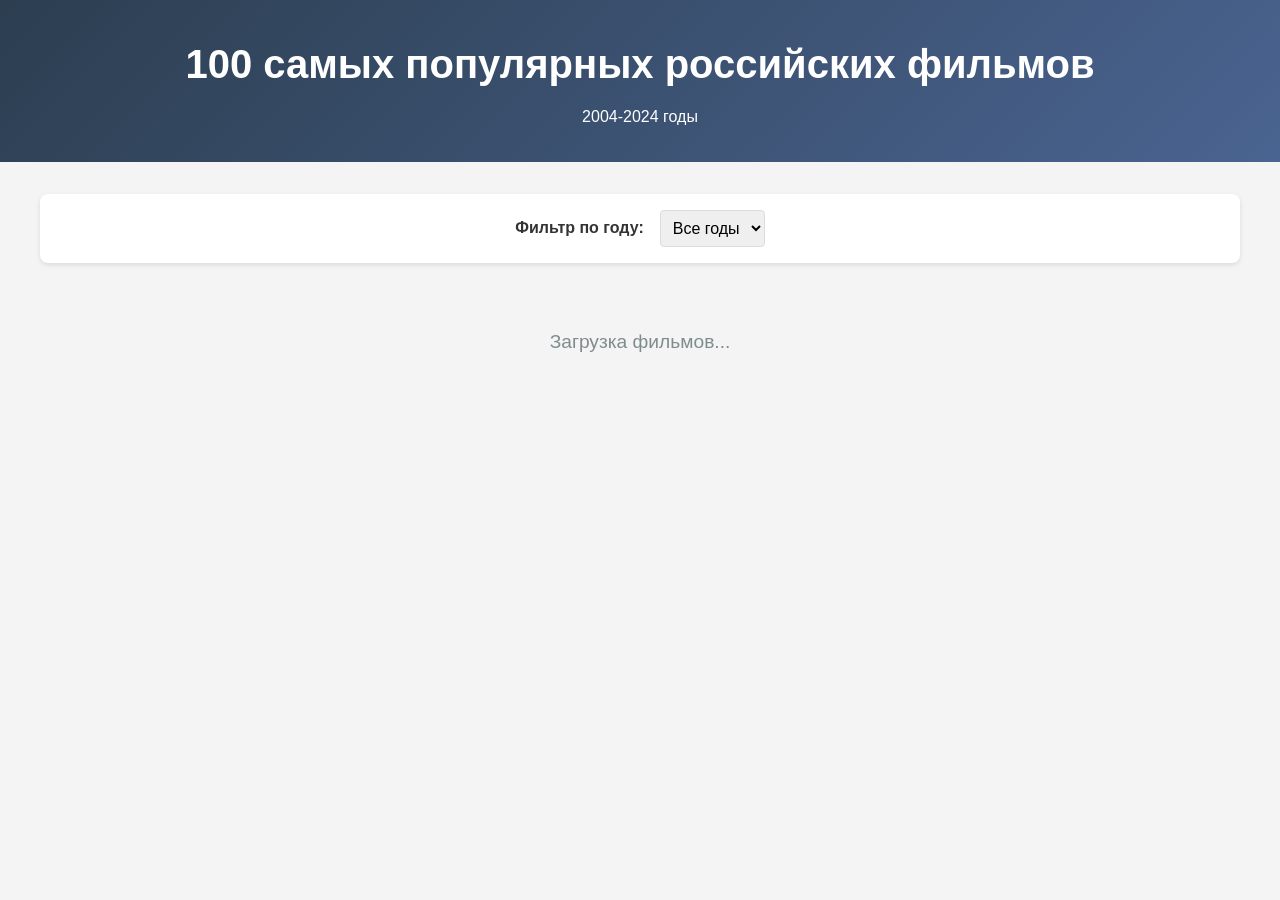
==== index.html @ e59142ed "**Title:** Реализация сайта с 100 популярными российскими фильмами (2004–2024) - **index.html**: Соз" ====
<!DOCTYPE html>
<html lang="ru">
<head>
    <meta charset="UTF-8">
    <meta name="viewport" content="width=device-width, initial-scale=1.0">
    <title>100 самых популярных российских фильмов (2004-2024)</title>
    <link rel="stylesheet" href="styles.css">
</head>
<body>
    <header>
        <h1>100 самых популярных российских фильмов</h1>
        <p>2004-2024 годы</p>
    </header>
    
    <main>
        <div class="filters">
            <label for="year-filter">Фильтр по году:</label>
            <select id="year-filter">
                <option value="all">Все годы</option>
                <!-- Years will be populated by JavaScript -->
            </select>
        </div>
        
        <div id="movies-container">
            <!-- Movies will be populated by JavaScript -->
            <div class="loading">Загрузка фильмов...</div>
        </div>
    </main>
    
    <script src="scripts.js"></script>
</body>
</html>
---- styles.css ----
* {
    margin: 0;
    padding: 0;
    box-sizing: border-box;
}

body {
    font-family: 'Arial', sans-serif;
    line-height: 1.6;
    color: #333;
    background-color: #f4f4f4;
}

header {
    background: linear-gradient(135deg, #2c3e50, #4a6491);
    color: white;
    text-align: center;
    padding: 2rem 0;
    margin-bottom: 2rem;
}

header h1 {
    font-size: 2.5rem;
    margin-bottom: 0.5rem;
}

.filters {
    display: flex;
    justify-content: center;
    align-items: center;
    gap: 1rem;
    padding: 1rem;
    background-color: white;
    margin: 0 auto 2rem;
    max-width: 1200px;
    border-radius: 8px;
    box-shadow: 0 2px 5px rgba(0,0,0,0.1);
}

.filters label {
    font-weight: bold;
}

#year-filter {
    padding: 0.5rem;
    border: 1px solid #ddd;
    border-radius: 4px;
    font-size: 1rem;
}

#movies-container {
    max-width: 1200px;
    margin: 0 auto;
    padding: 0 1rem;
}

.movie-grid {
    display: grid;
    grid-template-columns: repeat(auto-fill, minmax(220px, 1fr));
    gap: 2rem;
    padding: 1rem 0;
}

.movie-card {
    background: white;
    border-radius: 8px;
    overflow: hidden;
    box-shadow: 0 4px 8px rgba(0,0,0,0.1);
    transition: transform 0.3s ease, box-shadow 0.3s ease;
}

.movie-card:hover {
    transform: translateY(-5px);
    box-shadow: 0 8px 16px rgba(0,0,0,0.2);
}

.movie-poster {
    width: 100%;
    height: 300px;
    object-fit: cover;
    display: block;
}

.movie-info {
    padding: 1rem;
}

.movie-title {
    font-size: 1.1rem;
    font-weight: bold;
    margin-bottom: 0.5rem;
    color: #2c3e50;
}

.movie-year {
    color: #7f8c8d;
    font-size: 0.9rem;
    margin-bottom: 0.5rem;
}

.movie-rating {
    color: #e74c3c;
    font-weight: bold;
    font-size: 0.9rem;
}

.loading {
    text-align: center;
    padding: 2rem;
    font-size: 1.2rem;
    color: #7f8c8d;
}

.no-movies {
    text-align: center;
    padding: 2rem;
    color: #7f8c8d;
    font-style: italic;
}

@media (max-width: 768px) {
    header h1 {
        font-size: 2rem;
    }
    
    .movie-grid {
        grid-template-columns: repeat(auto-fill, minmax(160px, 1fr));
        gap: 1rem;
    }
    
    .filters {
        flex-direction: column;
    }
}
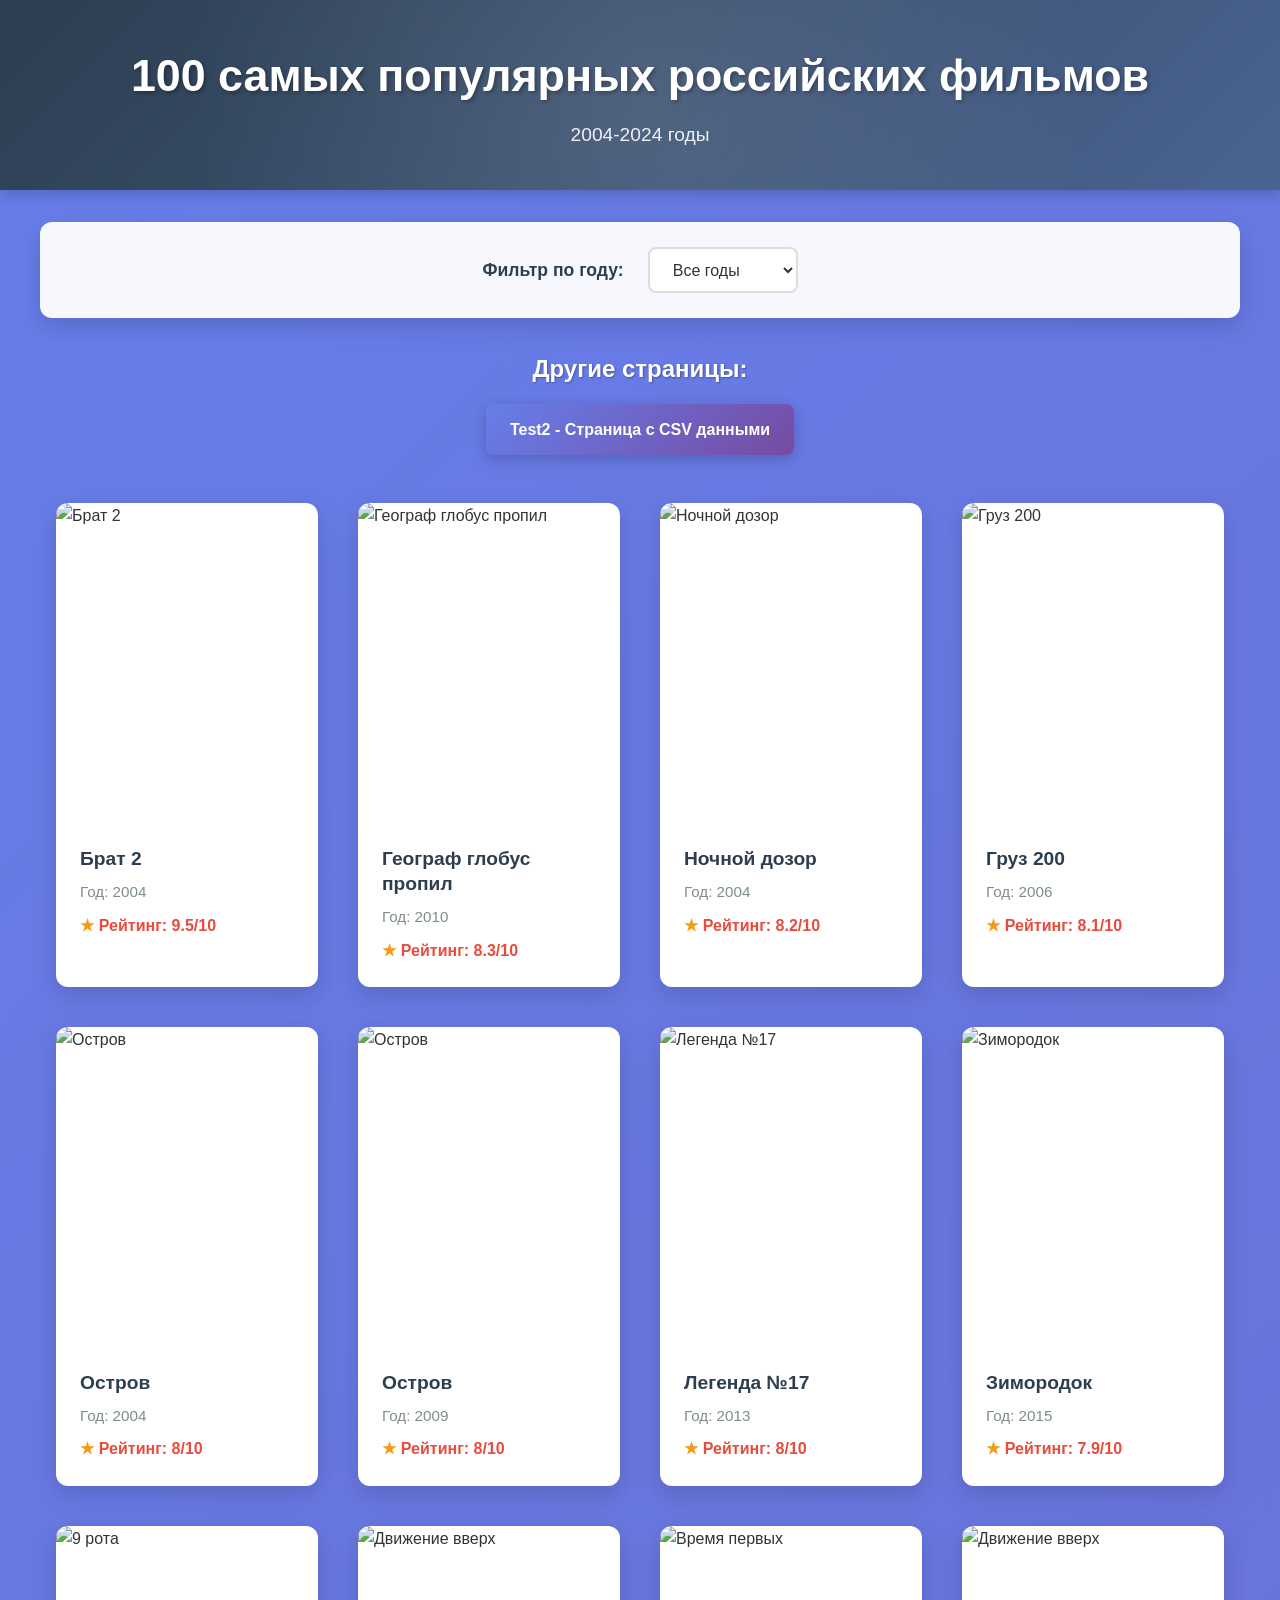
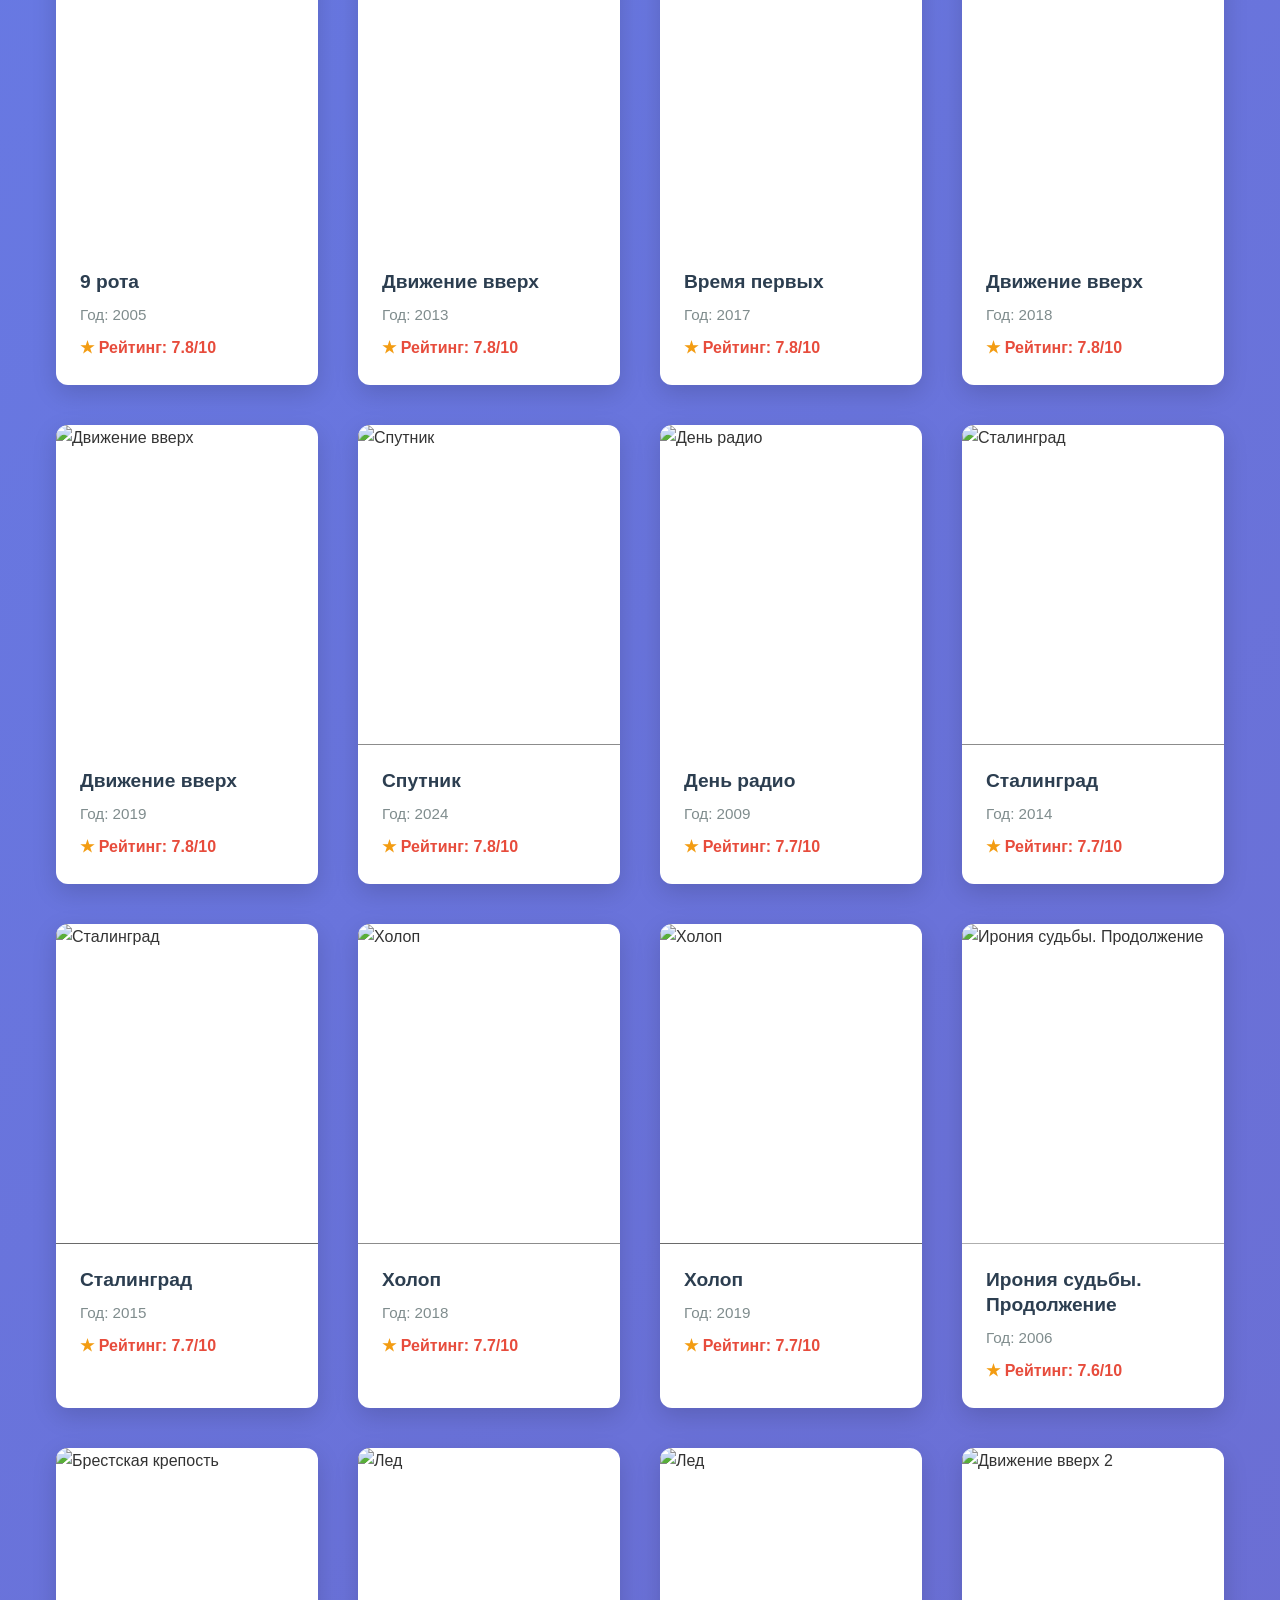
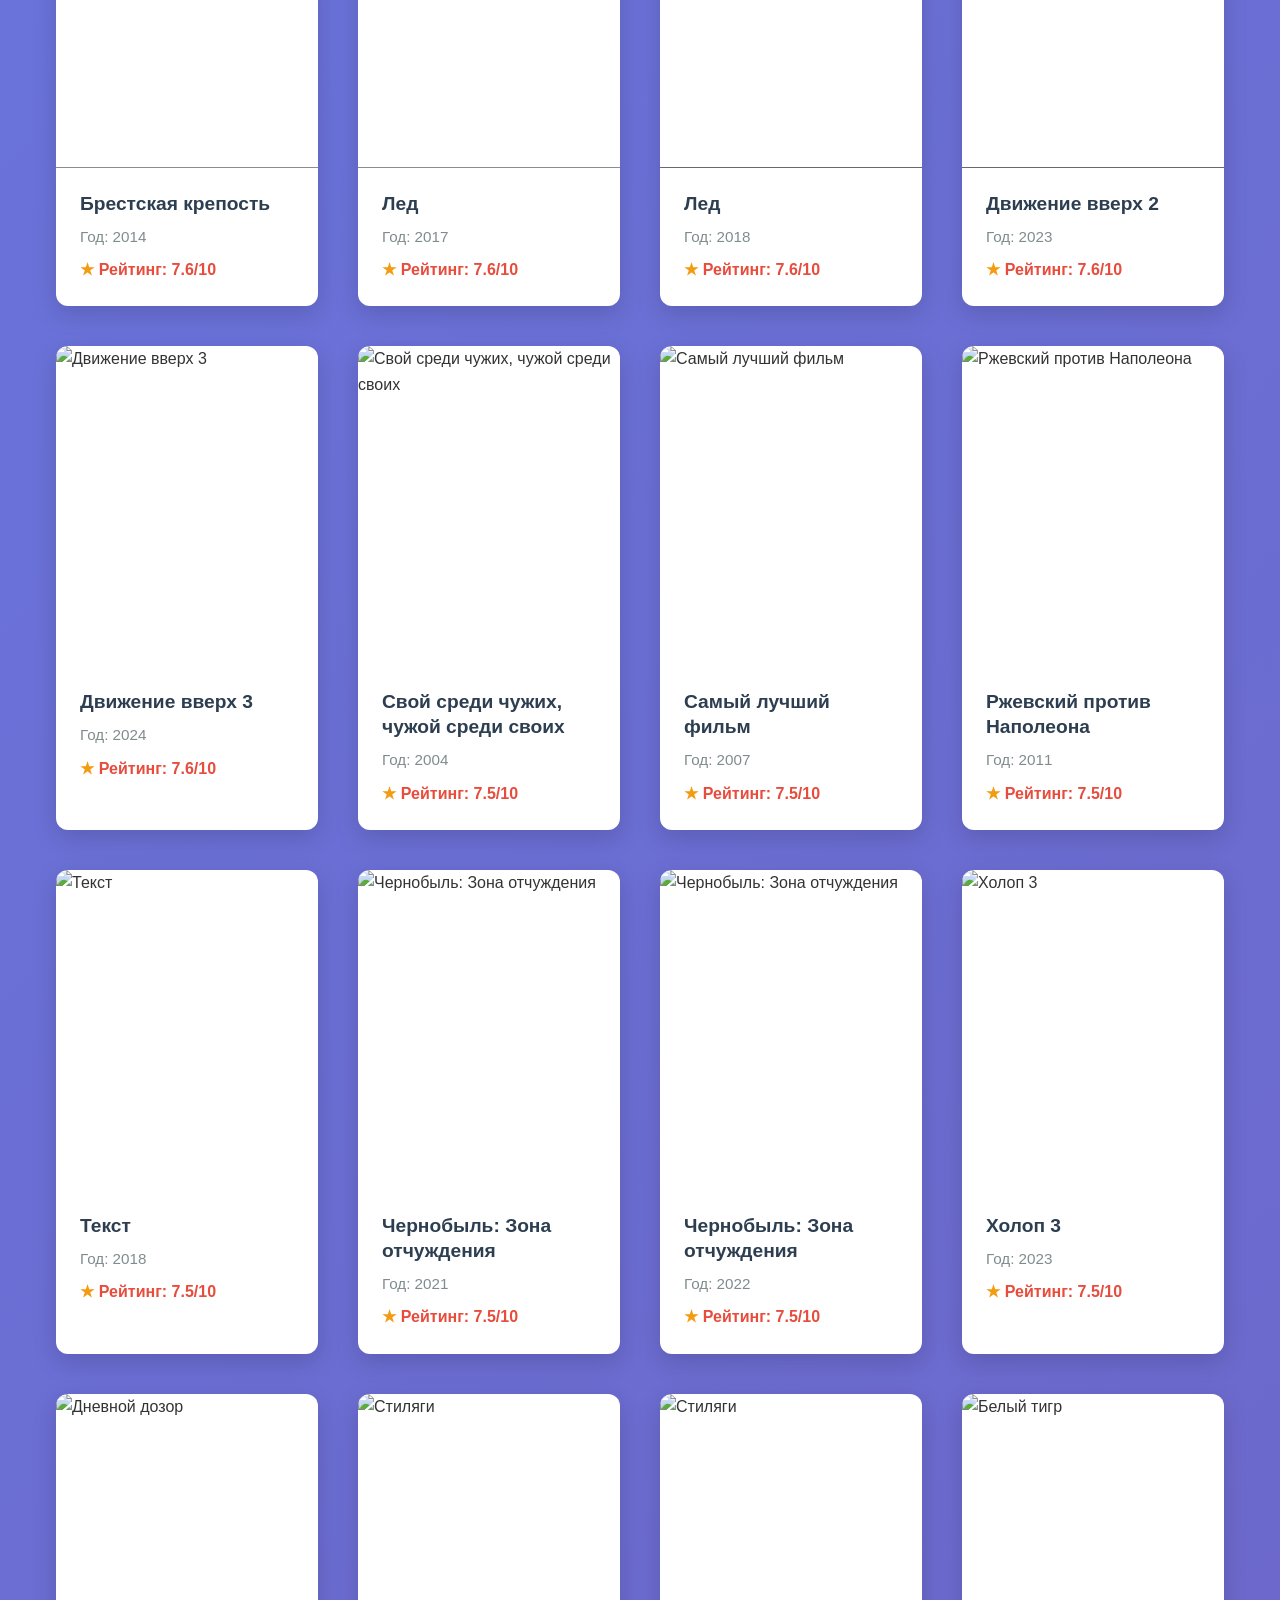
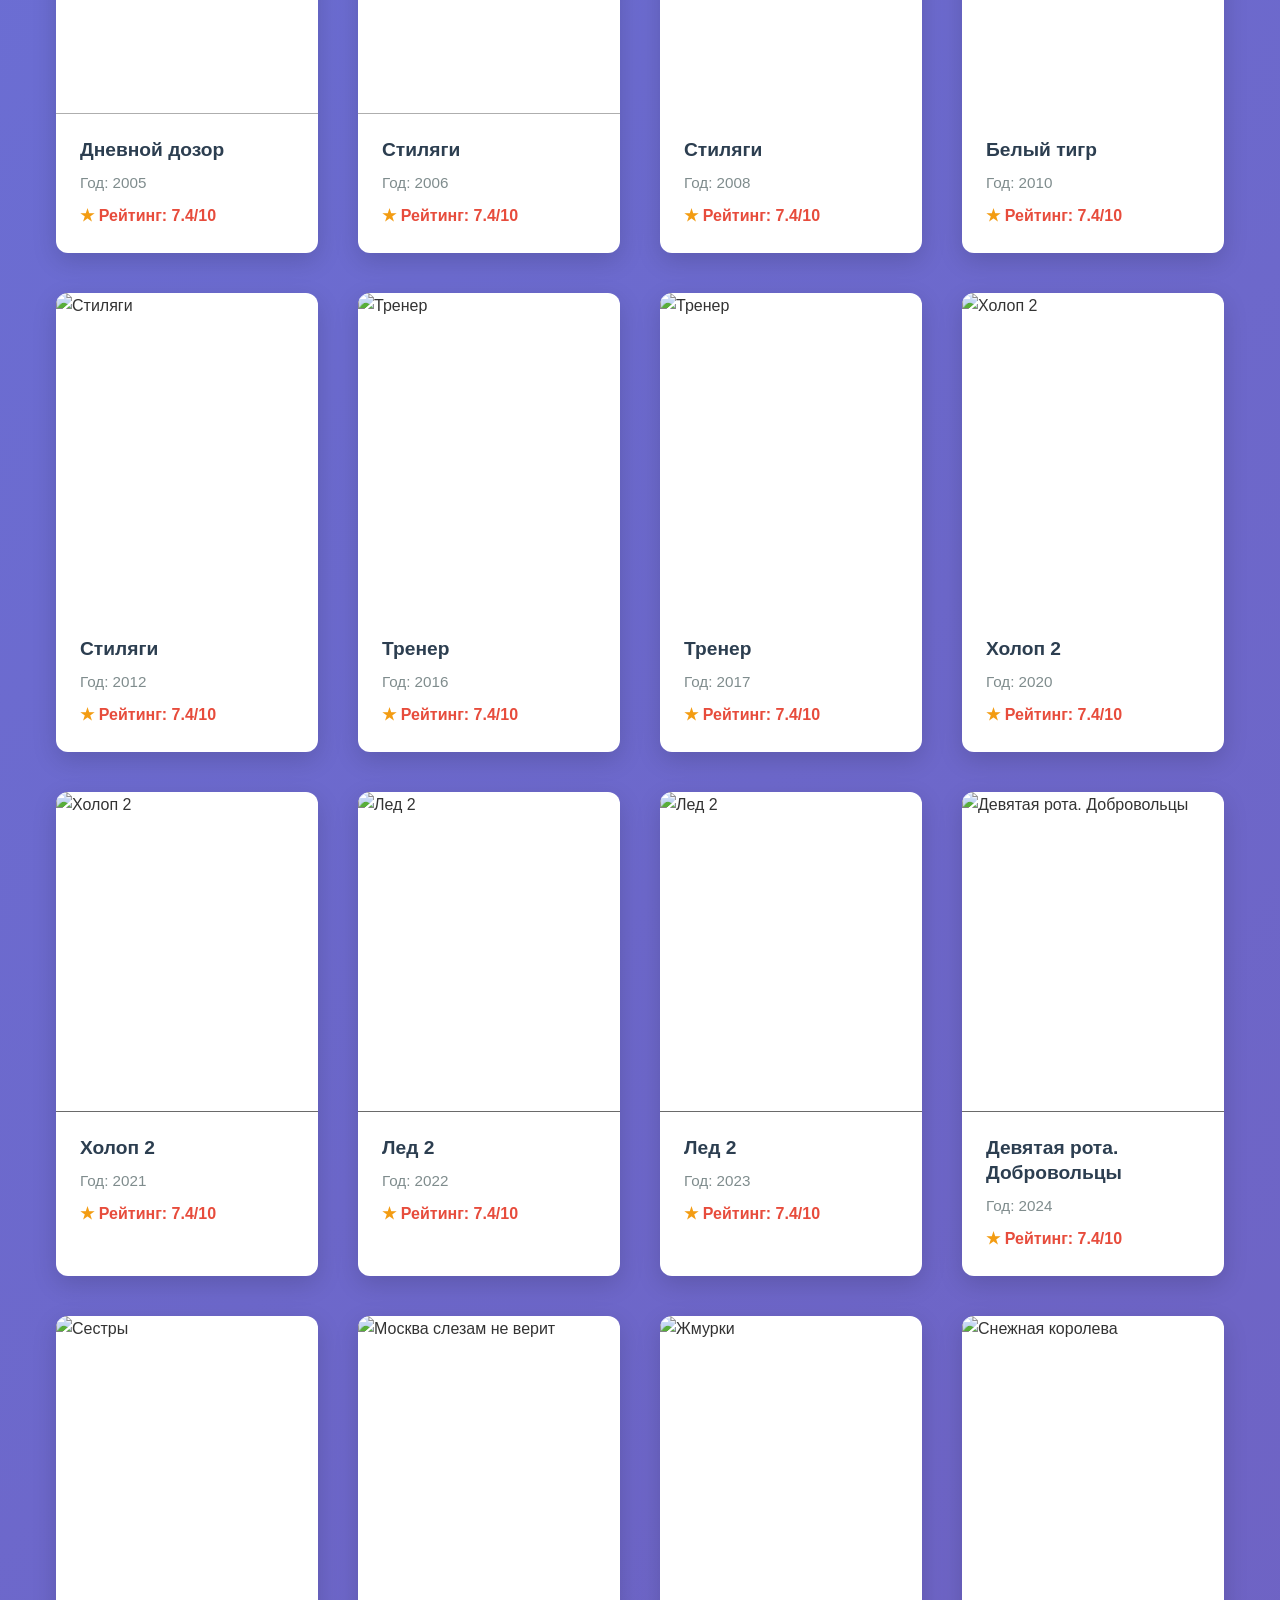
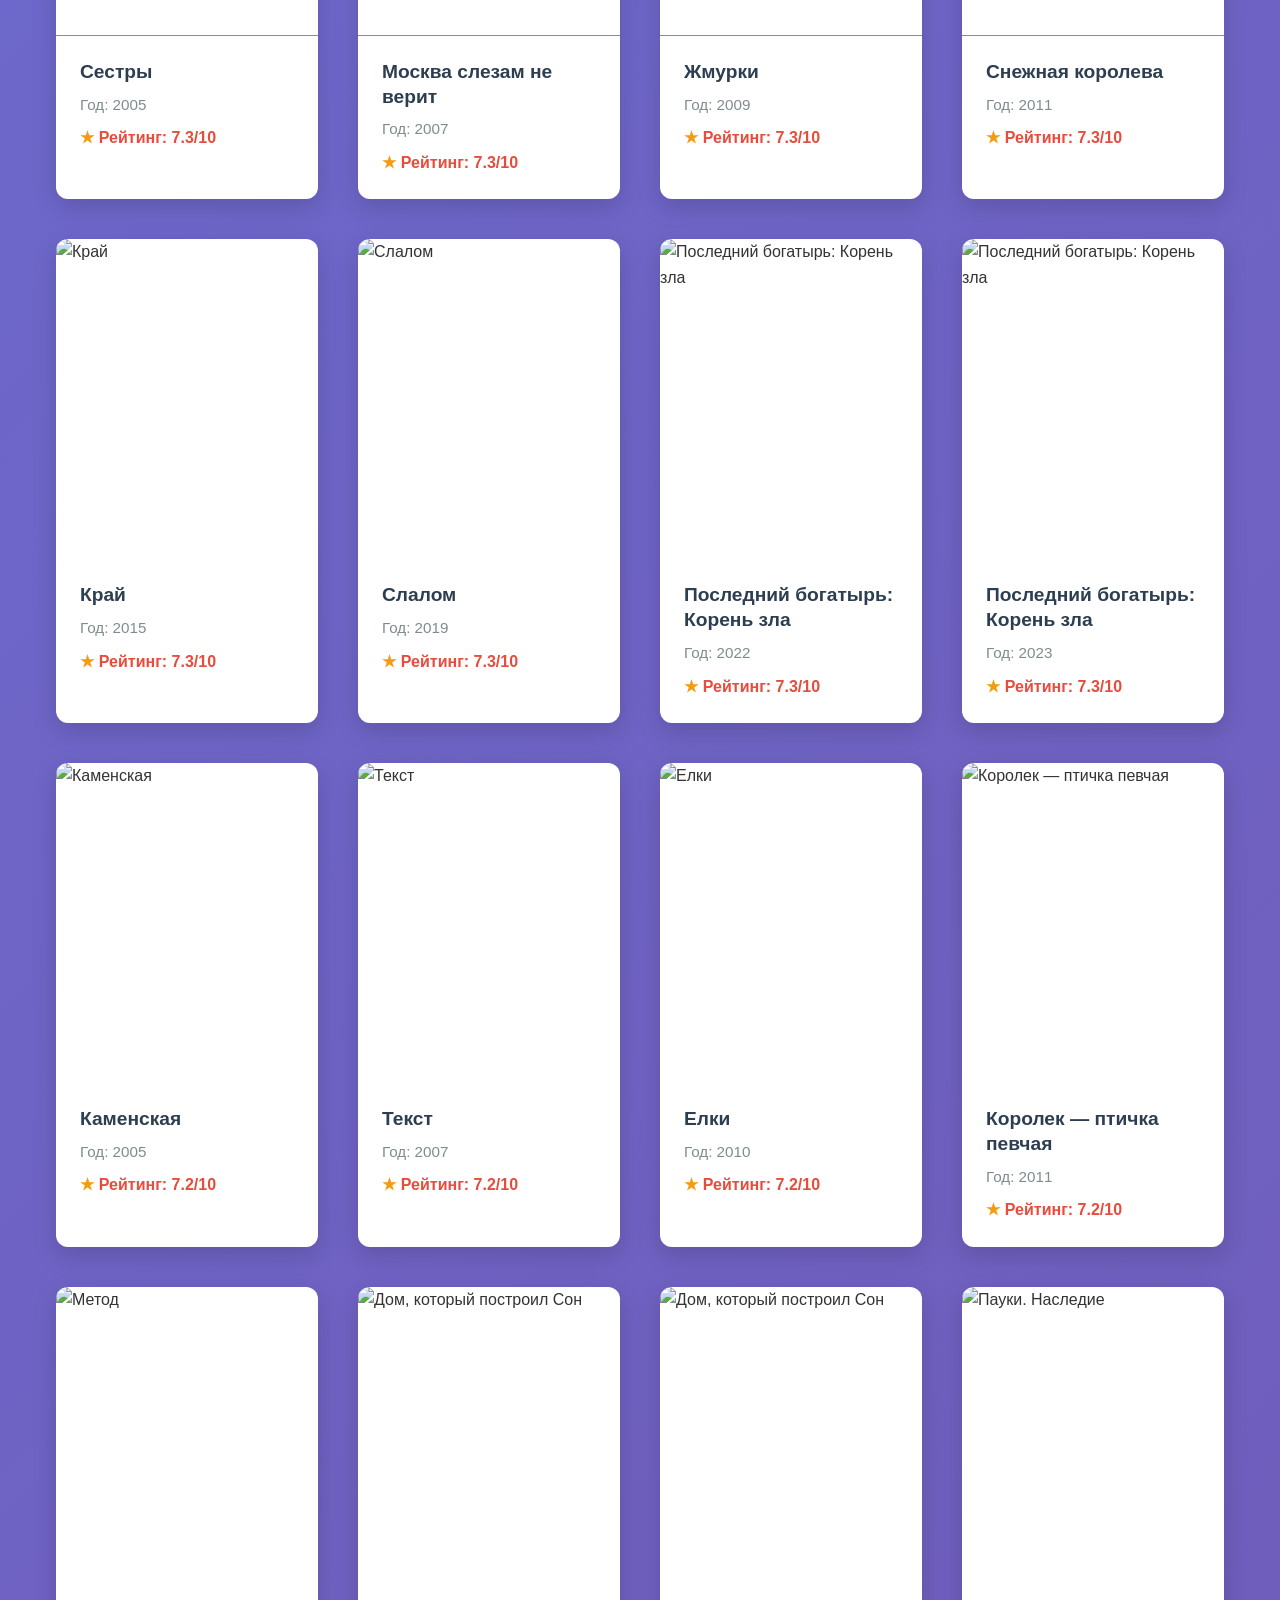
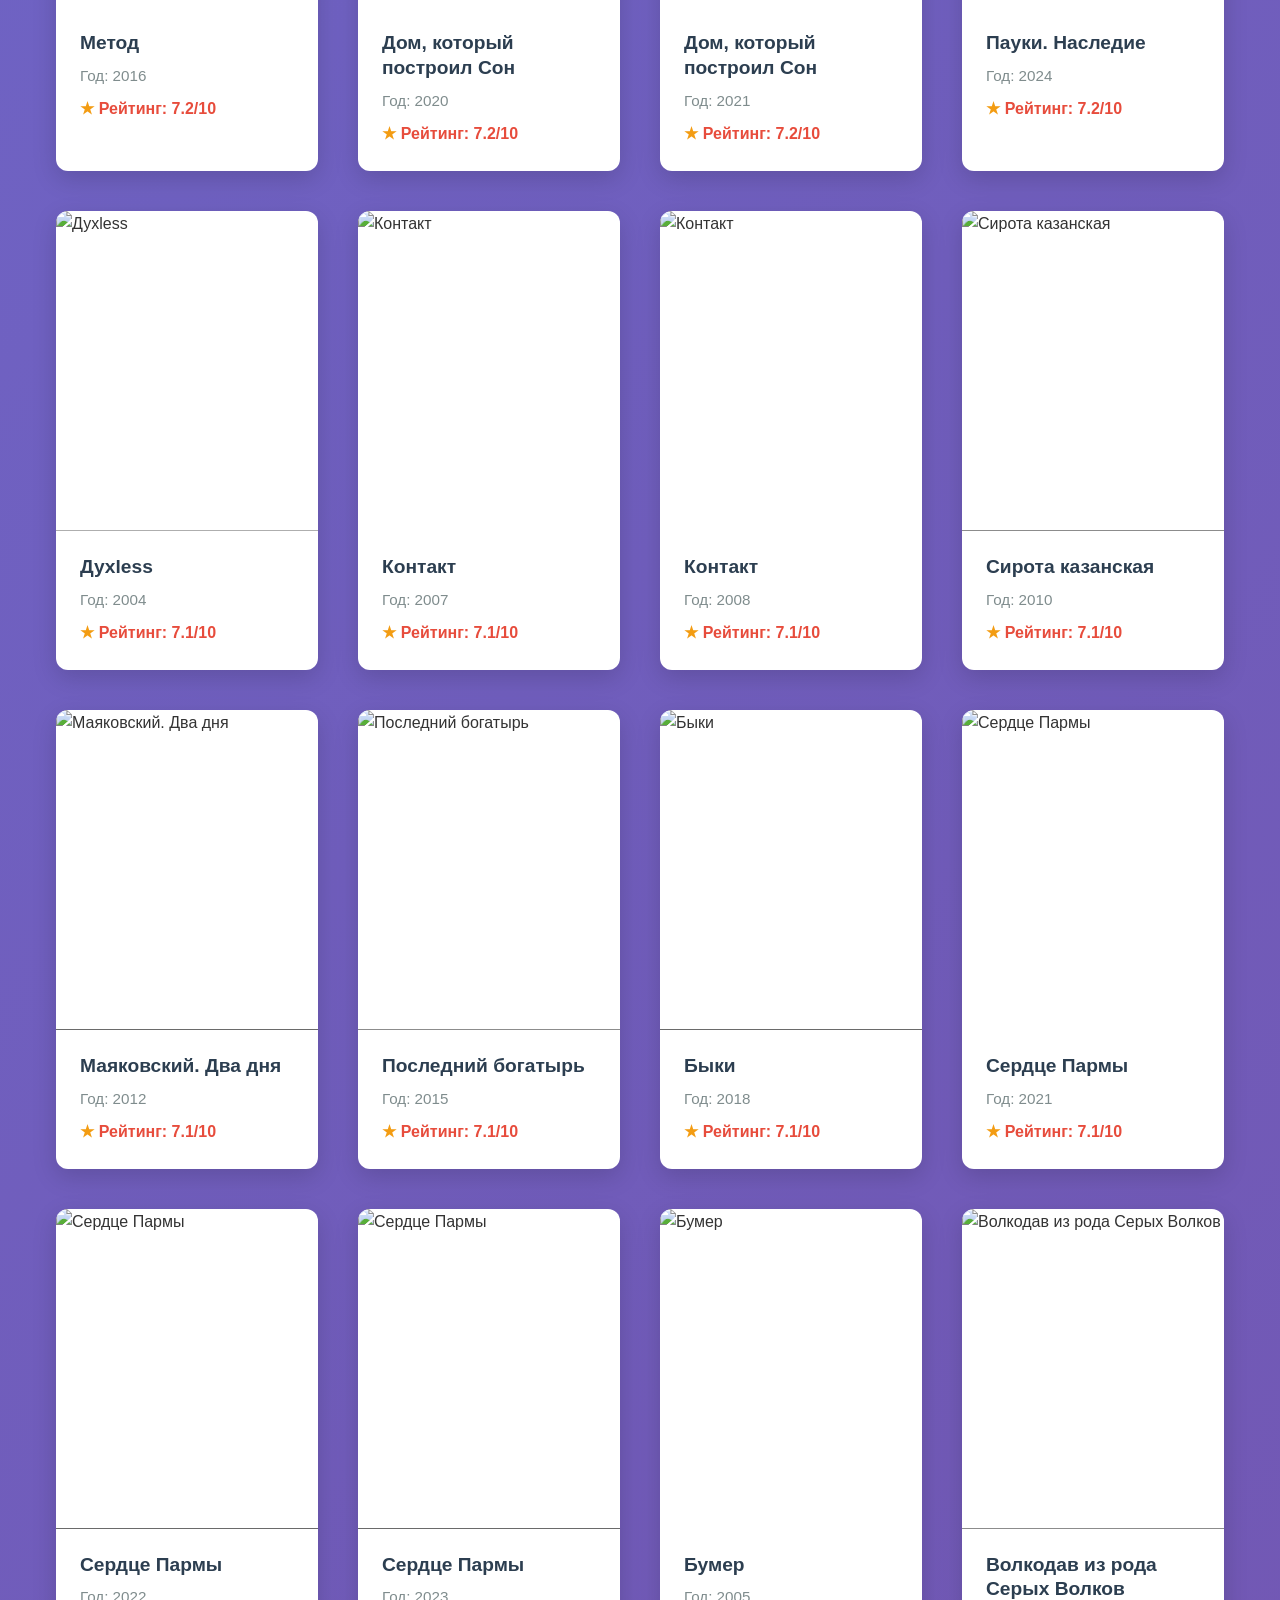
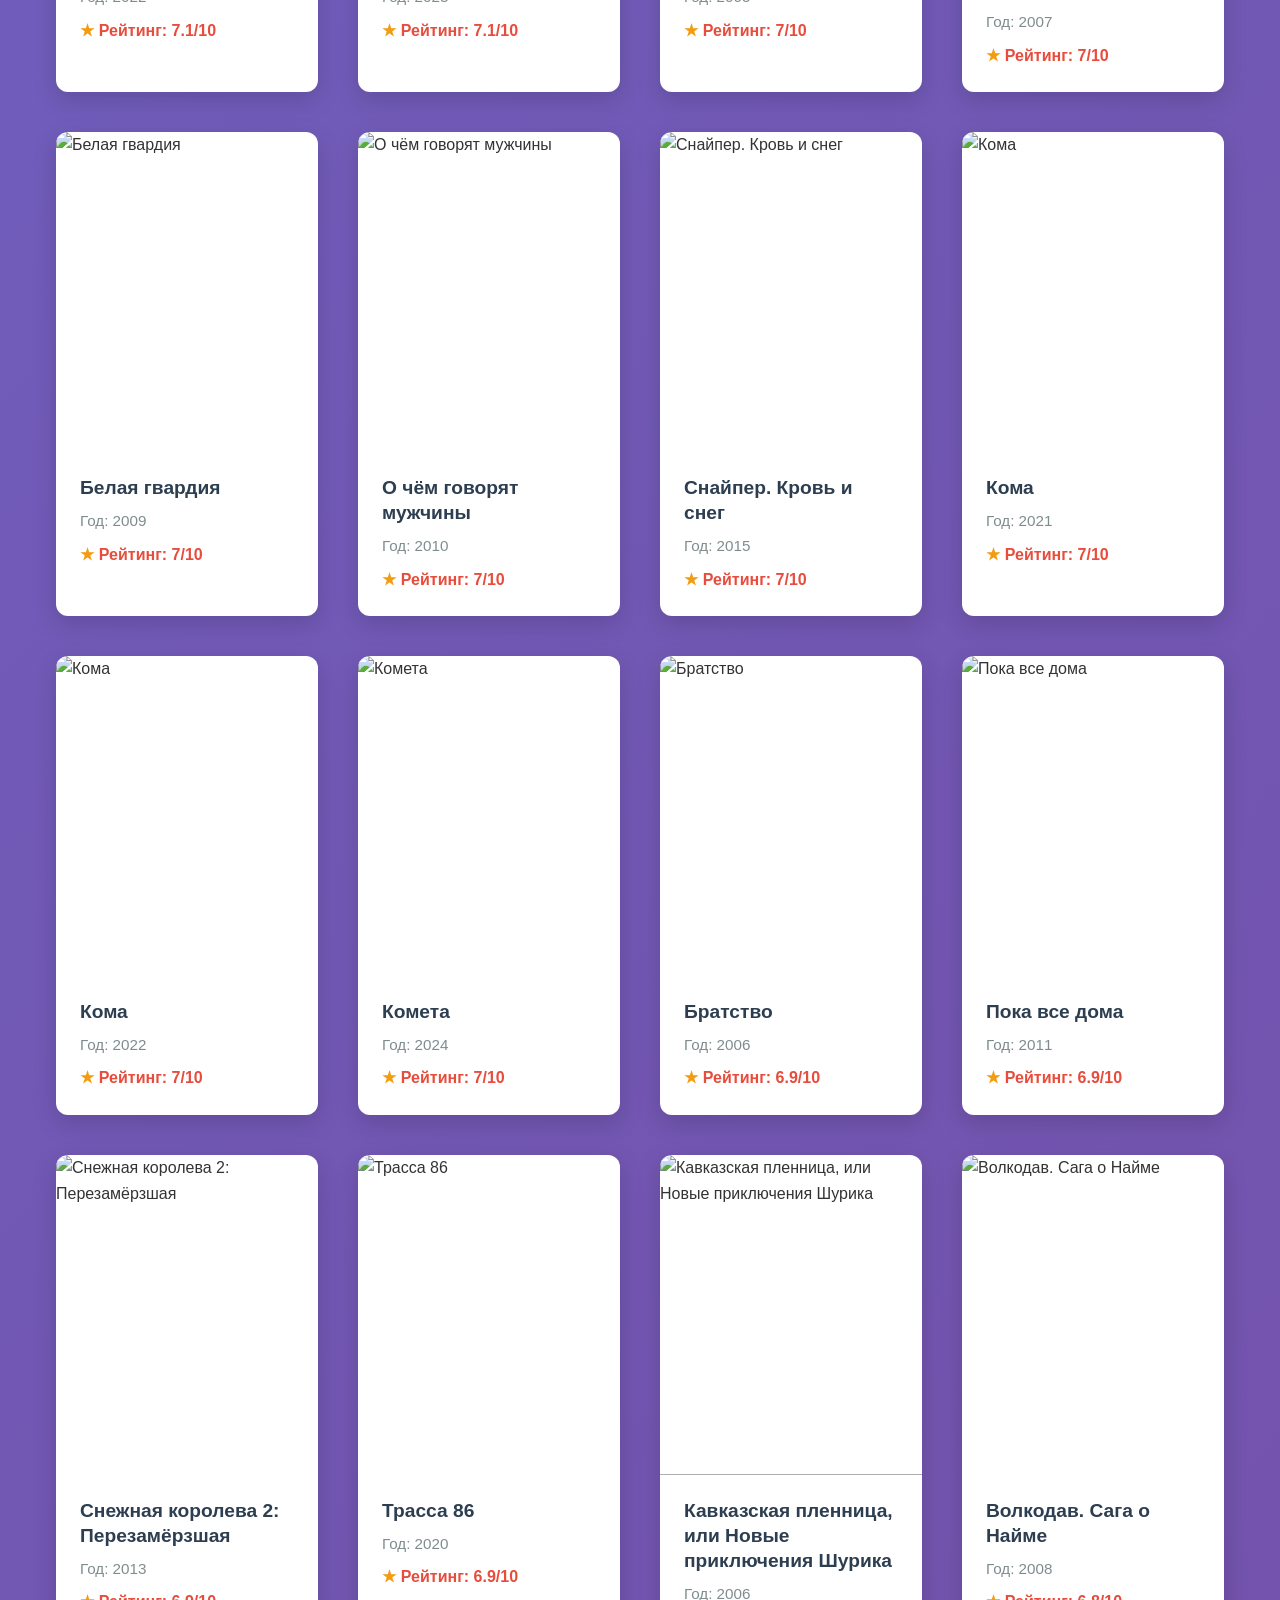
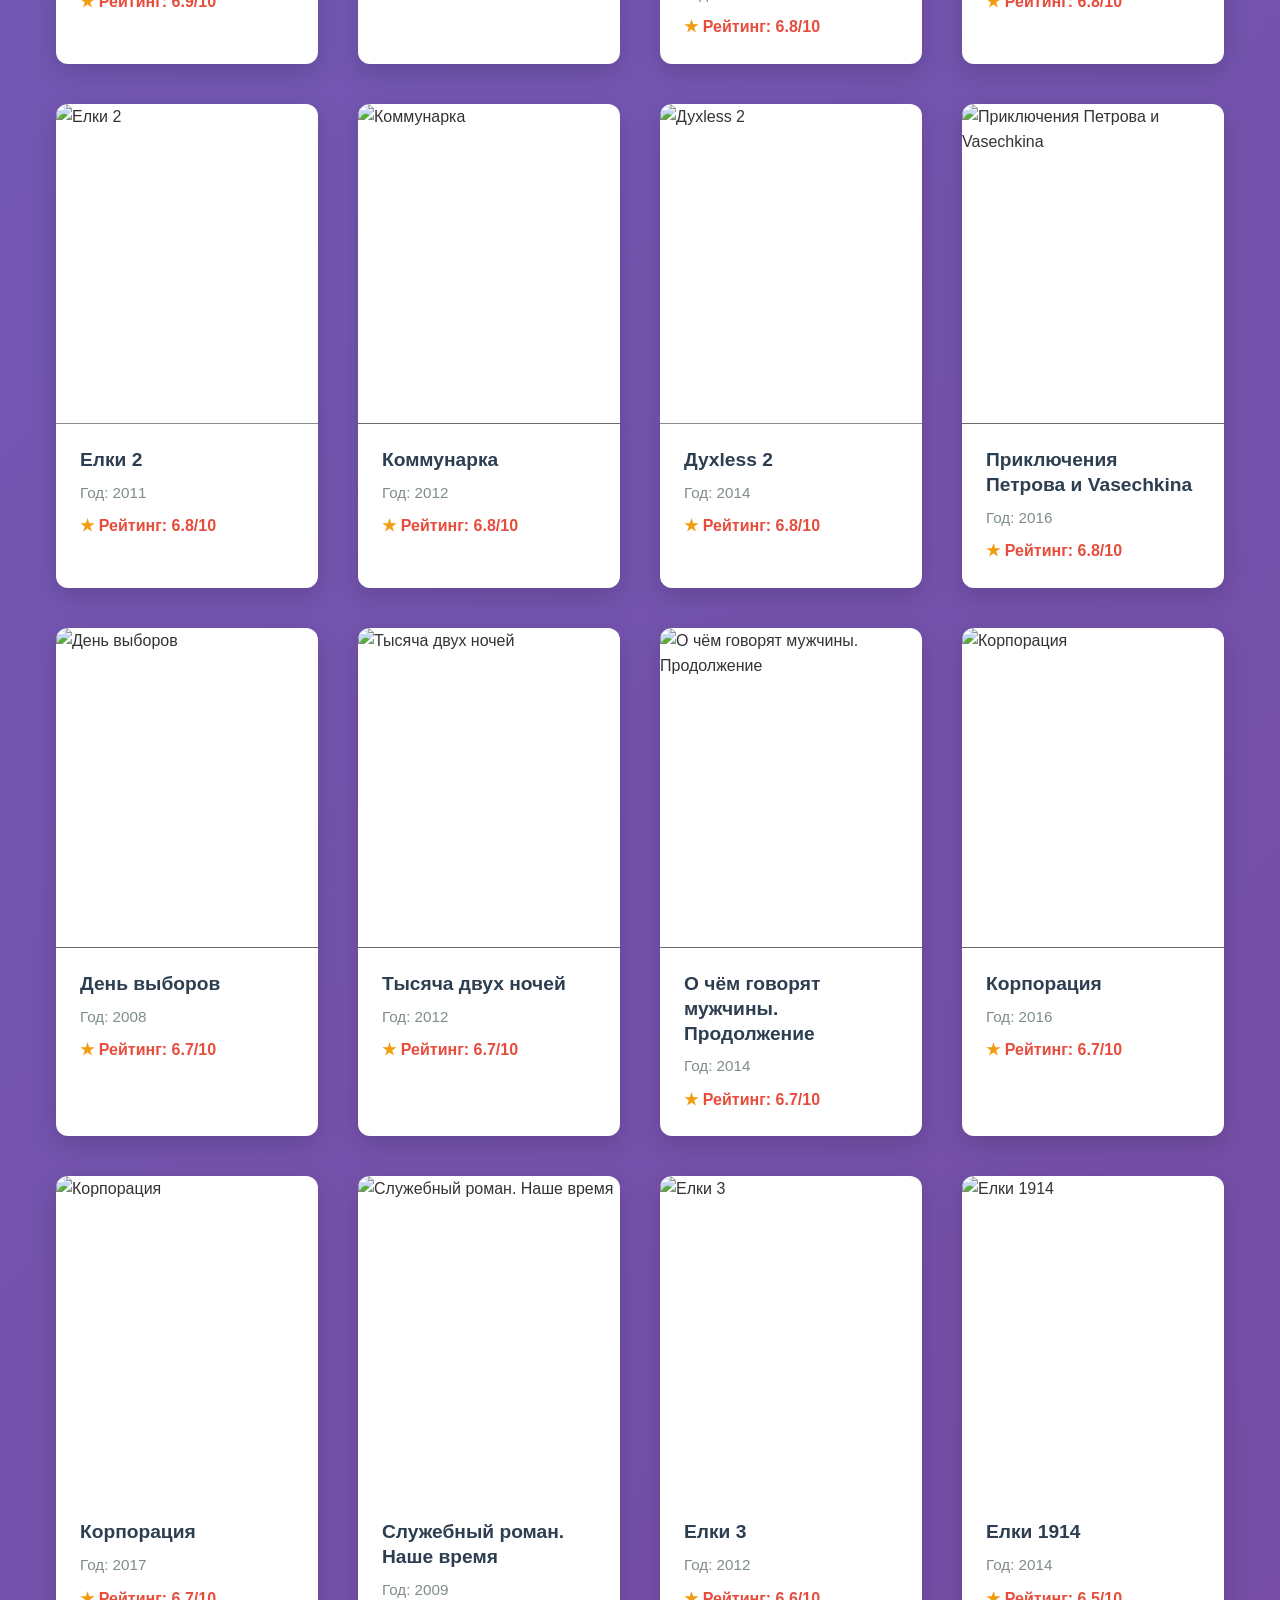
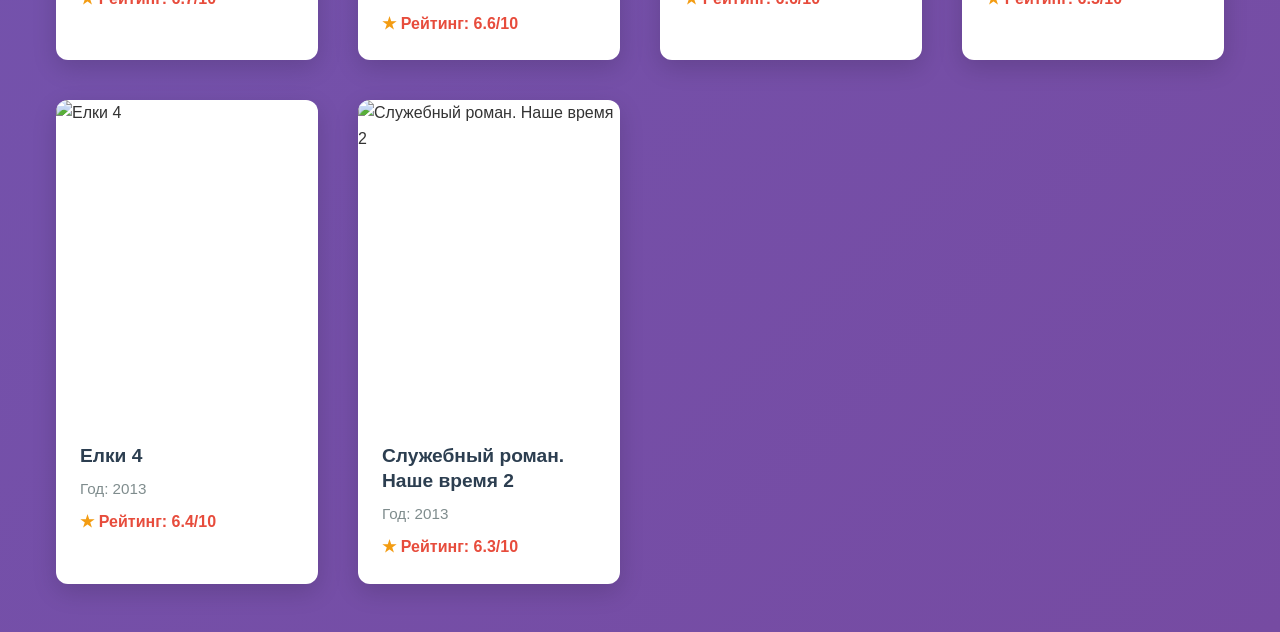
==== commit 0faf36d7: "**Title:** Implement Test2 Web Page with CSV Data Integration and Enhanced UI **Key features impleme" ====
--- a/index.html
+++ b/index.html
@@ -21,6 +21,13 @@
             </select>
         </div>
         
+        <div class="navigation">
+            <h2>Другие страницы:</h2>
+            <ul>
+                <li><a href="Test2.html">Test2 - Страница с CSV данными</a></li>
+            </ul>
+        </div>
+        
         <div id="movies-container">
             <!-- Movies will be populated by JavaScript -->
             <div class="loading">Загрузка фильмов...</div>
--- a/styles.css
+++ b/styles.css
@@ -5,47 +5,92 @@
 }
 
 body {
-    font-family: 'Arial', sans-serif;
+    font-family: 'Segoe UI', Tahoma, Geneva, Verdana, sans-serif;
     line-height: 1.6;
     color: #333;
-    background-color: #f4f4f4;
+    background: linear-gradient(135deg, #667eea 0%, #764ba2 100%);
+    min-height: 100vh;
+    padding-bottom: 2rem;
 }
 
 header {
     background: linear-gradient(135deg, #2c3e50, #4a6491);
     color: white;
     text-align: center;
-    padding: 2rem 0;
+    padding: 2.5rem 0;
     margin-bottom: 2rem;
+    box-shadow: 0 4px 15px rgba(0,0,0,0.2);
+    position: relative;
+    overflow: hidden;
+}
+
+header::before {
+    content: "";
+    position: absolute;
+    top: 0;
+    left: 0;
+    width: 100%;
+    height: 100%;
+    background: radial-gradient(circle at center, rgba(255,255,255,0.1) 0%, transparent 70%);
 }
 
 header h1 {
-    font-size: 2.5rem;
+    font-size: 2.8rem;
     margin-bottom: 0.5rem;
+    text-shadow: 2px 2px 4px rgba(0,0,0,0.3);
+    position: relative;
+    z-index: 1;
+}
+
+header p {
+    font-size: 1.2rem;
+    opacity: 0.9;
+    position: relative;
+    z-index: 1;
 }
 
 .filters {
     display: flex;
     justify-content: center;
     align-items: center;
-    gap: 1rem;
-    padding: 1rem;
-    background-color: white;
+    gap: 1.5rem;
+    padding: 1.5rem;
+    background: rgba(255, 255, 255, 0.95);
     margin: 0 auto 2rem;
     max-width: 1200px;
+    border-radius: 12px;
+    box-shadow: 0 8px 25px rgba(0,0,0,0.15);
+    backdrop-filter: blur(10px);
+    border: 1px solid rgba(255,255,255,0.2);
+}
+
+.filters label {
+    font-weight: 600;
+    color: #2c3e50;
+    font-size: 1.1rem;
+}
+
+#year-filter {
+    padding: 0.7rem 1.2rem;
+    border: 2px solid #ddd;
     border-radius: 8px;
-    box-shadow: 0 2px 5px rgba(0,0,0,0.1);
-}
-
-.filters label {
-    font-weight: bold;
-}
-
-#year-filter {
-    padding: 0.5rem;
-    border: 1px solid #ddd;
-    border-radius: 4px;
     font-size: 1rem;
+    background: white;
+    color: #333;
+    cursor: pointer;
+    transition: all 0.3s ease;
+    min-width: 150px;
+}
+
+#year-filter:hover {
+    border-color: #667eea;
+    box-shadow: 0 0 10px rgba(102, 126, 234, 0.3);
+}
+
+#year-filter:focus {
+    outline: none;
+    border-color: #667eea;
+    box-shadow: 0 0 10px rgba(102, 126, 234, 0.5);
 }
 
 #movies-container {
@@ -56,79 +101,232 @@
 
 .movie-grid {
     display: grid;
-    grid-template-columns: repeat(auto-fill, minmax(220px, 1fr));
-    gap: 2rem;
+    grid-template-columns: repeat(auto-fill, minmax(240px, 1fr));
+    gap: 2.5rem;
     padding: 1rem 0;
+}
+
+.navigation {
+    max-width: 1200px;
+    margin: 2rem auto;
+    padding: 0 1rem;
+    text-align: center;
+}
+
+.navigation h2 {
+    color: white;
+    font-size: 1.5rem;
+    margin-bottom: 1rem;
+    text-shadow: 1px 1px 2px rgba(0,0,0,0.3);
+}
+
+.navigation ul {
+    list-style: none;
+    padding: 0;
+    margin: 0;
+}
+
+.navigation li {
+    display: inline-block;
+    margin: 0 1rem;
+}
+
+.navigation a {
+    display: inline-block;
+    padding: 0.8rem 1.5rem;
+    background: linear-gradient(135deg, #667eea 0%, #764ba2 100%);
+    color: white;
+    text-decoration: none;
+    border-radius: 8px;
+    font-weight: 600;
+    transition: all 0.3s ease;
+    box-shadow: 0 4px 15px rgba(0,0,0,0.2);
+}
+
+.navigation a:hover {
+    transform: translateY(-3px);
+    box-shadow: 0 6px 20px rgba(0,0,0,0.3);
+    background: linear-gradient(135deg, #764ba2 0%, #667eea 100%);
 }
 
 .movie-card {
     background: white;
-    border-radius: 8px;
+    border-radius: 12px;
     overflow: hidden;
-    box-shadow: 0 4px 8px rgba(0,0,0,0.1);
-    transition: transform 0.3s ease, box-shadow 0.3s ease;
+    box-shadow: 0 8px 25px rgba(0,0,0,0.15);
+    transition: all 0.4s cubic-bezier(0.175, 0.885, 0.32, 1.275);
+    position: relative;
+    transform: translateY(0);
 }
 
 .movie-card:hover {
-    transform: translateY(-5px);
-    box-shadow: 0 8px 16px rgba(0,0,0,0.2);
+    transform: translateY(-10px) scale(1.02);
+    box-shadow: 0 20px 40px rgba(0,0,0,0.25);
+}
+
+.movie-poster-container {
+    position: relative;
+    overflow: hidden;
 }
 
 .movie-poster {
     width: 100%;
-    height: 300px;
+    height: 320px;
     object-fit: cover;
     display: block;
+    transition: transform 0.3s ease;
+}
+
+.movie-card:hover .movie-poster {
+    transform: scale(1.05);
+}
+
+.movie-tooltip {
+    position: absolute;
+    bottom: 0;
+    left: 0;
+    right: 0;
+    background: rgba(0, 0, 0, 0.85);
+    color: white;
+    padding: 1rem;
+    transform: translateY(100%);
+    transition: transform 0.3s ease;
+    font-size: 0.9rem;
+    line-height: 1.4;
+    z-index: 10;
+}
+
+.movie-card:hover .movie-tooltip {
+    transform: translateY(0);
 }
 
 .movie-info {
-    padding: 1rem;
+    padding: 1.5rem;
 }
 
 .movie-title {
-    font-size: 1.1rem;
-    font-weight: bold;
+    font-size: 1.2rem;
+    font-weight: 600;
     margin-bottom: 0.5rem;
     color: #2c3e50;
+    line-height: 1.3;
 }
 
 .movie-year {
     color: #7f8c8d;
-    font-size: 0.9rem;
+    font-size: 0.95rem;
     margin-bottom: 0.5rem;
+    font-weight: 500;
 }
 
 .movie-rating {
     color: #e74c3c;
-    font-weight: bold;
-    font-size: 0.9rem;
+    font-weight: 600;
+    font-size: 1rem;
+    display: flex;
+    align-items: center;
+    gap: 0.3rem;
+}
+
+.movie-rating::before {
+    content: "★";
+    color: #f39c12;
 }
 
 .loading {
     text-align: center;
-    padding: 2rem;
-    font-size: 1.2rem;
+    padding: 3rem;
+    font-size: 1.3rem;
     color: #7f8c8d;
+    background: white;
+    border-radius: 12px;
+    box-shadow: 0 4px 15px rgba(0,0,0,0.1);
+    margin: 2rem auto;
+    max-width: 400px;
 }
 
 .no-movies {
     text-align: center;
-    padding: 2rem;
+    padding: 3rem;
     color: #7f8c8d;
     font-style: italic;
+    font-size: 1.2rem;
+    background: white;
+    border-radius: 12px;
+    box-shadow: 0 4px 15px rgba(0,0,0,0.1);
+    margin: 2rem auto;
+    max-width: 400px;
+}
+
+/* Responsive design */
+@media (max-width: 1024px) {
+    .movie-grid {
+        grid-template-columns: repeat(auto-fill, minmax(220px, 1fr));
+        gap: 2rem;
+    }
+    
+    header h1 {
+        font-size: 2.5rem;
+    }
 }
 
 @media (max-width: 768px) {
     header h1 {
-        font-size: 2rem;
-    }
-    
-    .movie-grid {
-        grid-template-columns: repeat(auto-fill, minmax(160px, 1fr));
-        gap: 1rem;
+        font-size: 2.2rem;
+    }
+    
+    header p {
+        font-size: 1.1rem;
     }
     
     .filters {
         flex-direction: column;
+        gap: 1rem;
+        padding: 1.2rem;
+    }
+    
+    .movie-grid {
+        grid-template-columns: repeat(auto-fill, minmax(180px, 1fr));
+        gap: 1.5rem;
+    }
+    
+    .movie-poster {
+        height: 270px;
+    }
+    
+    .movie-info {
+        padding: 1rem;
+    }
+    
+    .movie-title {
+        font-size: 1.1rem;
+    }
+}
+
+@media (max-width: 480px) {
+    header {
+        padding: 2rem 0;
+    }
+    
+    header h1 {
+        font-size: 1.8rem;
+    }
+    
+    .filters {
+        padding: 1rem;
+    }
+    
+    .movie-grid {
+        grid-template-columns: 1fr;
+        gap: 1.5rem;
+    }
+    
+    .movie-poster {
+        height: 300px;
+    }
+    
+    .movie-card {
+        max-width: 300px;
+        margin: 0 auto;
     }
 }
